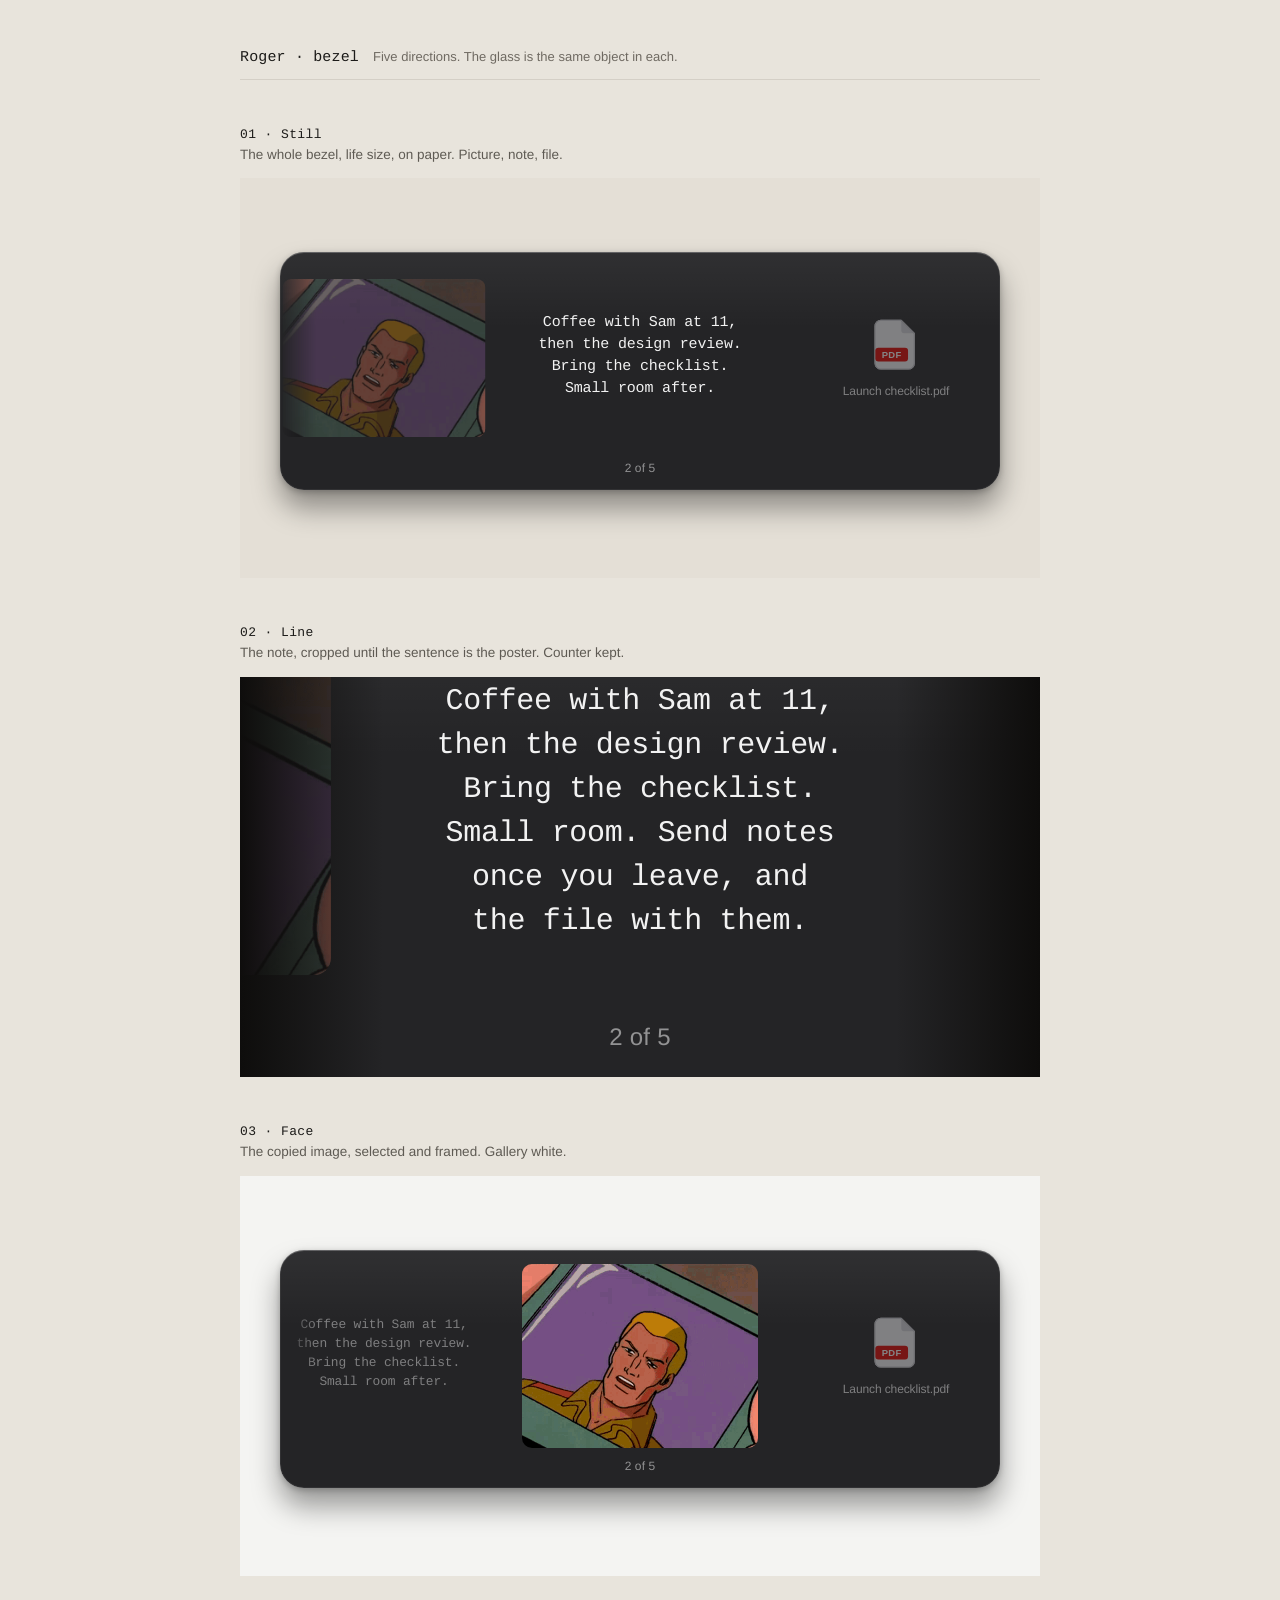
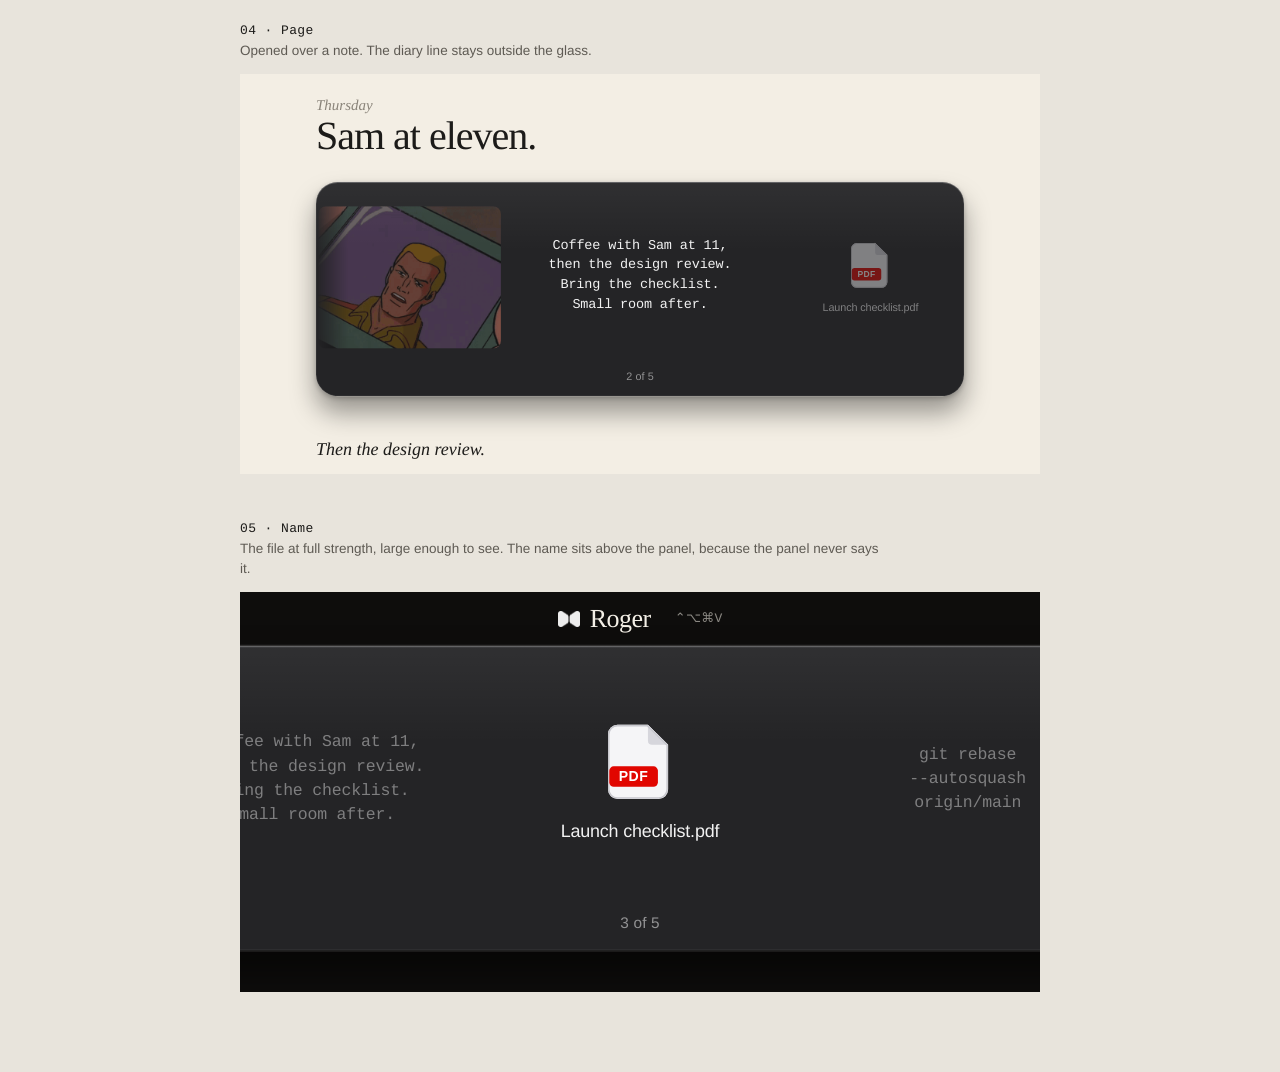
==== lab/bezel-2/frames.html @ e3ef7eac "Add a second bezel lab with the panel redrawn The old presentations restaged the washed capture. The" ====
<!DOCTYPE html>
<html lang="en">
<head>
<meta charset="utf-8">
<title>Roger · bezel lab</title>
<link rel="stylesheet" href="bezel.css">
<link rel="stylesheet" href="frames.css">
</head>
<body>
<div class="lab">

  <header class="mast">
    <h1>Roger · bezel</h1>
    <p>Five directions. The glass is the same object in each.</p>
  </header>

  <section class="entry" id="v1">
    <h2>01 · Still</h2>
    <p class="idea">The whole bezel, life size, on paper. Picture, note, file.</p>
    <div class="stage v1">
      <div class="bezel">
        <div class="surface">
          <div class="strip">
            <div class="item image pos-l"><img src="assets/portrait.png" alt=""></div>
            <div class="item text pos-c"><p>Coffee with Sam at 11,<br>then the design review.<br>Bring the checklist.<br>Small room after.</p></div>
            <div class="item file pos-r">
              <img class="glyph" src="assets/pdf.svg" alt="">
              <span class="name">Launch checklist.pdf</span>
            </div>
          </div>
          <p class="counter">2 of 5</p>
        </div>
      </div>
    </div>
  </section>

  <section class="entry" id="v2">
    <h2>02 · Line</h2>
    <p class="idea">The note, cropped until the sentence is the poster. Counter kept.</p>
    <div class="stage v2">
      <div class="bezel">
        <div class="surface">
          <div class="strip">
            <div class="item image pos-l"><img src="assets/portrait.png" alt=""></div>
            <div class="item text pos-c"><p>Coffee with Sam at 11,<br>then the design review.<br>Bring the checklist.<br>Small room. Send notes<br>once you leave, and<br>the file with them.</p></div>
            <div class="item file pos-r">
              <img class="glyph" src="assets/pdf.svg" alt="">
              <span class="name">Launch checklist.pdf</span>
            </div>
          </div>
          <p class="counter">2 of 5</p>
        </div>
      </div>
      <div class="veil"></div>
    </div>
  </section>

  <section class="entry" id="v3">
    <h2>03 · Face</h2>
    <p class="idea">The copied image, selected and framed. Gallery white.</p>
    <div class="stage v3">
      <div class="bezel">
        <div class="surface">
          <div class="strip">
            <div class="item text pos-l"><p>Coffee with Sam at 11,<br>then the design review.<br>Bring the checklist.<br>Small room after.</p></div>
            <div class="item image pos-c"><img src="assets/portrait.png" alt=""></div>
            <div class="item file pos-r">
              <img class="glyph" src="assets/pdf.svg" alt="">
              <span class="name">Launch checklist.pdf</span>
            </div>
          </div>
          <p class="counter">2 of 5</p>
        </div>
      </div>
    </div>
  </section>

  <section class="entry" id="v4">
    <h2>04 · Page</h2>
    <p class="idea">Opened over a note. The diary line stays outside the glass.</p>
    <div class="stage v4">
      <p class="kicker">Thursday</p>
      <p class="lead">Sam at eleven.</p>
      <div class="bezel">
        <div class="surface">
          <div class="strip">
            <div class="item image pos-l"><img src="assets/portrait.png" alt=""></div>
            <div class="item text pos-c"><p>Coffee with Sam at 11,<br>then the design review.<br>Bring the checklist.<br>Small room after.</p></div>
            <div class="item file pos-r">
              <img class="glyph" src="assets/pdf.svg" alt="">
              <span class="name">Launch checklist.pdf</span>
            </div>
          </div>
          <p class="counter">2 of 5</p>
        </div>
      </div>
      <p class="tail">Then the design review.</p>
    </div>
  </section>

  <section class="entry" id="v5">
    <h2>05 · Name</h2>
    <p class="idea">The file at full strength, large enough to see. The name sits above the panel, because the panel never says it.</p>
    <div class="stage v5">
      <div class="bezel">
        <div class="surface">
          <div class="strip">
            <div class="item text pos-l"><p>Coffee with Sam at 11,<br>then the design review.<br>Bring the checklist.<br>Small room after.</p></div>
            <div class="item file pos-c">
              <img class="glyph" src="assets/pdf.svg" alt="">
              <span class="name">Launch checklist.pdf</span>
            </div>
            <div class="item text pos-r"><p>git rebase<br>--autosquash<br>origin/main</p></div>
          </div>
          <p class="counter">3 of 5</p>
        </div>
      </div>
      <div class="lockup">
        <img class="mark" src="../assets/mark.png" alt="">
        <span class="name">Roger</span>
        <span class="keys">⌃⌥⌘V</span>
      </div>
    </div>
  </section>

</div>
<script>
  const params = new URLSearchParams(location.search);
  const shot = params.get("shot");
  if (shot) {
    document.documentElement.dataset.shot = shot;
    document.documentElement.dataset.frame = params.get("frame") || "hero";
    document.getElementById(shot)?.querySelector(".stage")?.classList.add("on");
  }
</script>
</body>
</html>
---- lab/bezel-2/bezel.css ----
/* The bezel, in points, from Sources/RogerCore/Bezel.swift.
   Shot at 2x. One point is one CSS pixel on the 800x400 stage. */

.bezel {
  position: relative;
  width: 720px;
  height: 238px;
  border-radius: 24px;
  box-shadow:
    0 18px 28px rgba(0, 0, 0, 0.38),
    0 2px 6px rgba(0, 0, 0, 0.22);
}

.surface {
  position: absolute;
  inset: 0;
  border-radius: 24px;
  overflow: hidden;
  background:
    linear-gradient(180deg, rgba(255, 255, 255, 0.055), rgba(255, 255, 255, 0) 32%),
    #242426;
  box-shadow:
    inset 0 1px 0 rgba(255, 255, 255, 0.20),
    inset 0 0 0 1px rgba(255, 255, 255, 0.06);
}

.strip {
  position: absolute;
  left: 0;
  right: 0;
  top: 14px;
  height: 184px;
  -webkit-mask-image: linear-gradient(90deg, transparent 0, #000 36px, #000 calc(100% - 36px), transparent 100%);
  mask-image: linear-gradient(90deg, transparent 0, #000 36px, #000 calc(100% - 36px), transparent 100%);
}

.item {
  position: absolute;
  top: 0;
  width: 236px;
  height: 184px;
  box-sizing: border-box;
}

/* Source uses 0.34. Held at 0.44 in the still so a neighbour
   still reads as a picture or a file once the panel is reduced
   to a timeline. The selected item stays at full size and full white. */
.pos-l { left: -14px; transform: scale(0.86); opacity: 0.44; }
.pos-c { left: 242px; }
.pos-r { left: 498px; transform: scale(0.86); opacity: 0.44; }

.item.text {
  display: flex;
  align-items: center;
  justify-content: center;
  padding: 12px 16px;
}

.item.text p {
  margin: 0;
  transform: translateY(-2px);
  font-family: "JetBrains Mono", ui-monospace, monospace;
  font-size: 15px;
  font-weight: 400;
  line-height: 22px;
  letter-spacing: -0.011em;
  text-align: center;
  color: rgba(255, 255, 255, 0.94);
}

.item.image img {
  display: block;
  width: 236px;
  height: 184px;
  object-fit: cover;
  object-position: center 32%;
  border-radius: 10px;
}

.item.file {
  display: flex;
  flex-direction: column;
  align-items: center;
  justify-content: center;
  gap: 14px;
  padding: 16px;
}

.item.file .glyph {
  width: 64px;
  height: 64px;
  display: block;
}

.item.file .name {
  font-family: Inter, sans-serif;
  font-size: 14px;
  font-weight: 500;
  line-height: 1.25;
  letter-spacing: -0.011em;
  text-align: center;
  color: rgba(255, 255, 255, 0.94);
}

.counter {
  position: absolute;
  left: 0;
  right: 0;
  top: 208px;
  height: 16px;
  margin: 0;
  display: flex;
  align-items: center;
  justify-content: center;
  font-family: Inter, sans-serif;
  font-weight: 500;
  font-size: 12px;
  line-height: 16px;
  letter-spacing: 0.01em;
  font-variant-numeric: tabular-nums;
  color: rgba(255, 255, 255, 0.5);
}
---- lab/bezel-2/frames.css ----
:root {
  --sans: Inter, -apple-system, "Helvetica Neue", sans-serif;
  --serif: "Noto Serif", "Liberation Serif", serif;
  --display: "Noto Serif Display", "Noto Serif", serif;
  --mono: "JetBrains Mono", ui-monospace, monospace;
  --ink: #1C1B19;
  --paper: #E4DFD6;
}

* { box-sizing: border-box; }

html, body {
  margin: 0;
  background: #E8E4DC;
  color: var(--ink);
  font: 400 14px/1.45 var(--sans);
  -webkit-font-smoothing: antialiased;
  text-rendering: geometricPrecision;
}

.lab {
  width: 800px;
  margin: 0 auto;
  padding: 48px 0 80px;
}

.mast {
  display: flex;
  align-items: baseline;
  gap: 14px;
  padding-bottom: 12px;
  border-bottom: 1px solid #D4CFC6;
}

.mast h1 {
  margin: 0;
  font: 500 15px/1 var(--mono);
  letter-spacing: 0.01em;
}

.mast p { margin: 0; color: #6F6A62; font-size: 13px; }

.entry { padding-top: 48px; }
.entry h2 { margin: 0 0 4px; font: 500 13px/1 var(--mono); letter-spacing: 0.03em; }
.entry .idea { margin: 0 0 14px; max-width: 640px; color: #5E5A53; font-size: 13.5px; }

.stage {
  position: relative;
  width: 800px;
  height: 400px;
  overflow: hidden;
}

/* 1 — Still. The object, life size. */
.v1 { background: var(--paper); }
.v1 .bezel { position: absolute; left: 40px; top: 74px; }

/* 2 — Line. The same panel, pulled in until the note is the picture.
   Side crops dissolve into the black so the frame is a crop, not a slice. */
.v2 { background: #0E0D0C; }
.v2 .bezel {
  position: absolute;
  left: 50%;
  top: -72px;
  margin-left: -360px;
  transform: scale(2);
  transform-origin: top center;
  box-shadow:
    0 18px 28px rgba(0, 0, 0, 0.5),
    0 0 0 1px rgba(255, 255, 255, 0.16);
}
.v2 .veil {
  position: absolute;
  inset: 0;
  pointer-events: none;
  background: linear-gradient(90deg,
    #0E0D0C 0%, rgba(14, 13, 12, 0) 18%,
    rgba(14, 13, 12, 0) 82%, #0E0D0C 100%);
}

/* 3 — Face. Image selected, gallery white. */
.v3 { background: #F4F4F2; }
.v3 .bezel { position: absolute; left: 40px; top: 74px; }

/* 4 — Page. A note, and the bezel opened over the middle of it. */
.v4 { background: #F3EEE4; }
.v4 .kicker,
.v4 .lead,
.v4 .tail {
  position: absolute;
  left: 76px;
  margin: 0;
  color: var(--ink);
}
.v4 .kicker {
  top: 22px;
  font-family: var(--serif);
  font-style: italic;
  font-size: 15px;
  color: #8A847A;
}
.v4 .lead {
  top: 42px;
  font-family: var(--display);
  font-weight: 400;
  font-size: 40px;
  line-height: 1;
  letter-spacing: -0.025em;
}
.v4 .bezel {
  position: absolute;
  left: 76px;
  top: 108px;
  transform: scale(0.9);
  transform-origin: top left;
}
.v4 .tail {
  top: 366px;
  font-family: var(--serif);
  font-style: italic;
  font-size: 18px;
  line-height: 1;
}

/* 5 — Name. The file, full strength, and the only caption the panel needs. */
.v5 { background: #0E0D0C; }
.v5 .bezel {
  position: absolute;
  left: 50%;
  top: 54px;
  margin-left: -360px;
  transform: scale(1.28);
  transform-origin: top center;
  box-shadow:
    0 18px 28px rgba(0, 0, 0, 0.55),
    0 0 0 1px rgba(255, 255, 255, 0.16);
}
.v5 .lockup {
  position: absolute;
  left: 0;
  right: 0;
  top: 14px;
  display: flex;
  align-items: center;
  justify-content: center;
  gap: 10px;
  color: #F3EFE6;
}
.v5 .lockup .mark {
  height: 16px;
  width: auto;
  display: block;
  filter: invert(1);
}
.v5 .lockup .name {
  font-family: var(--display);
  font-size: 26px;
  line-height: 1;
  letter-spacing: -0.02em;
}
.v5 .lockup .keys {
  margin-left: 14px;
  font-family: var(--mono);
  font-size: 13px;
  letter-spacing: 0.02em;
  color: rgba(243, 239, 230, 0.55);
}

html[data-shot] body { background: transparent; }
html[data-shot] .lab { width: auto; margin: 0; padding: 0; }
html[data-shot] .mast,
html[data-shot] .entry h2,
html[data-shot] .entry .idea { display: none; }
html[data-shot] .entry { display: contents; }
html[data-shot] .stage { display: none; }
html[data-shot] .stage.on { display: block; }

html[data-frame="hero"],
html[data-frame="hero"] body {
  width: 800px;
  height: 400px;
  overflow: hidden;
}

html[data-frame="social"],
html[data-frame="social"] body {
  width: 640px;
  height: 320px;
  overflow: hidden;
}

html[data-frame="social"] .stage.on {
  transform: scale(0.8);
  transform-origin: top left;
}

html[data-shot="v1"] { background: var(--paper); }
html[data-shot="v2"] { background: #0E0D0C; }
html[data-shot="v3"] { background: #F4F4F2; }
html[data-shot="v4"] { background: #F3EEE4; }
html[data-shot="v5"] { background: #0E0D0C; }
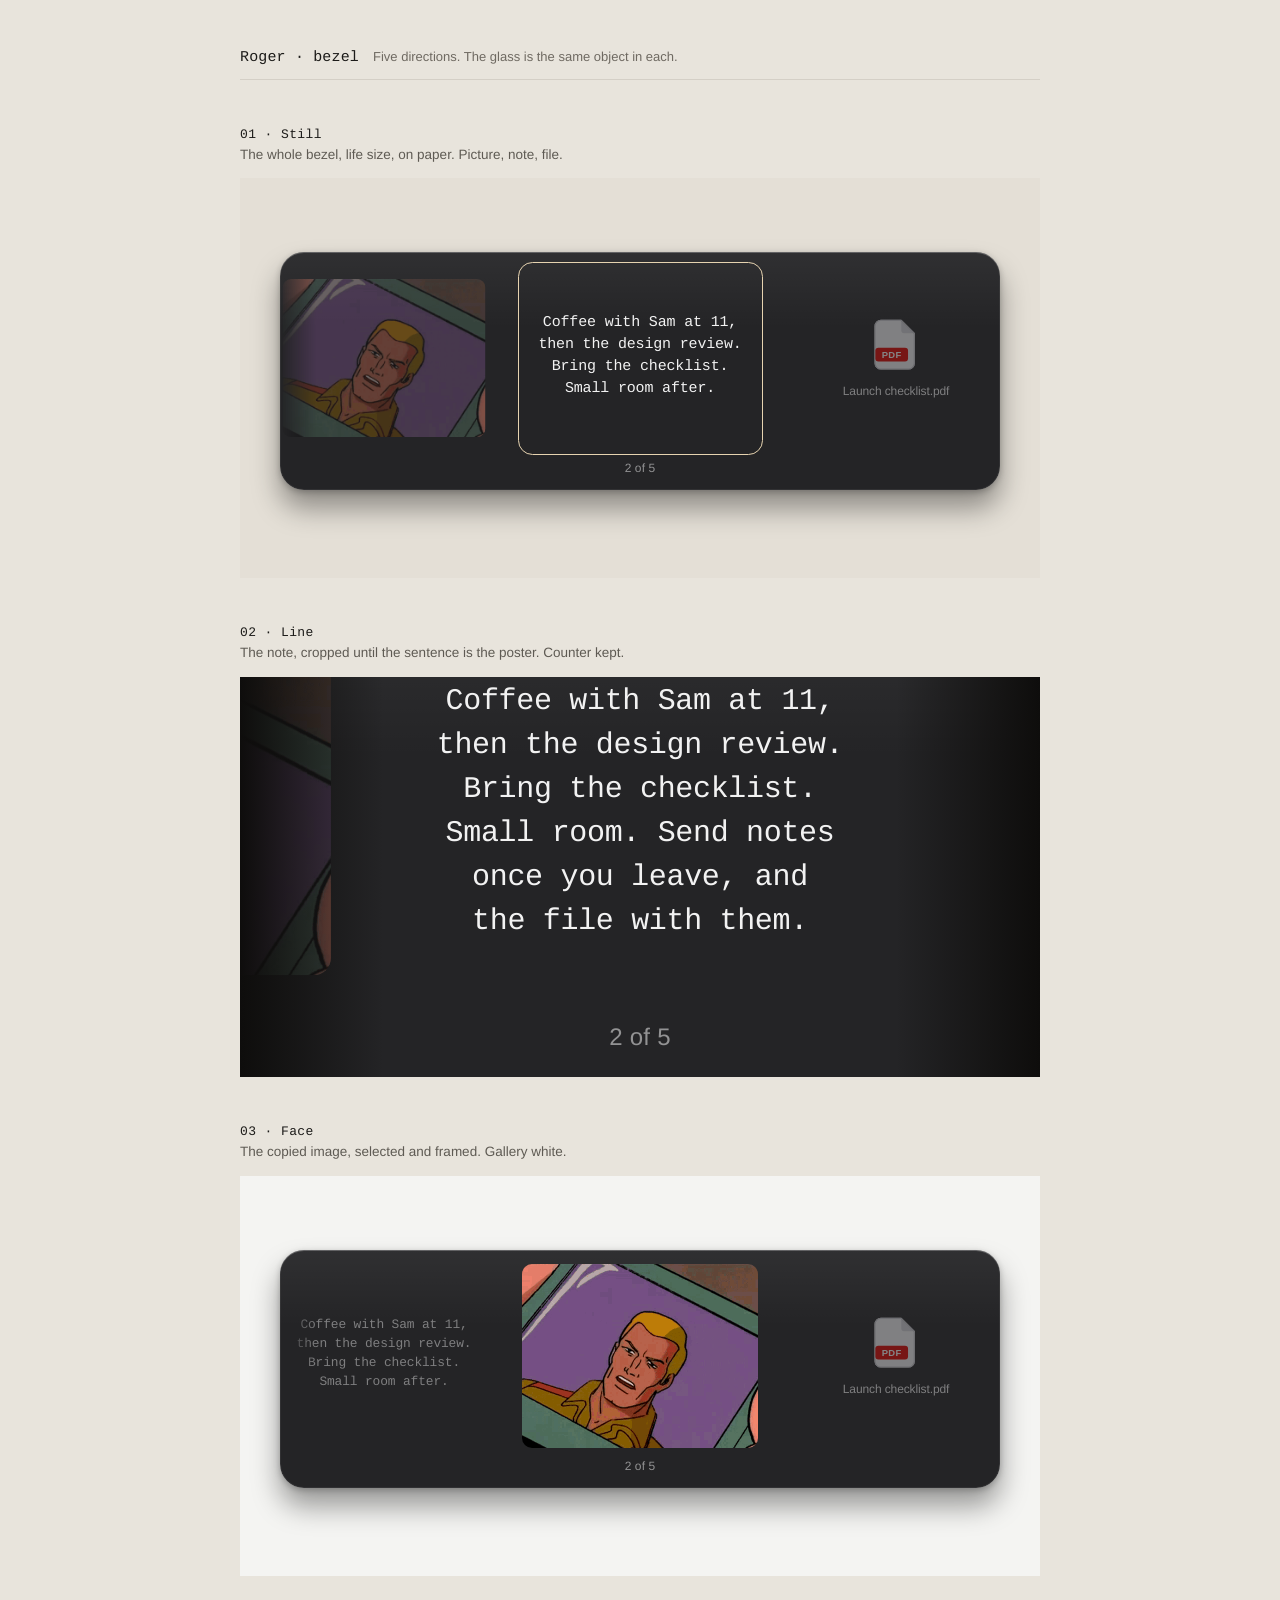
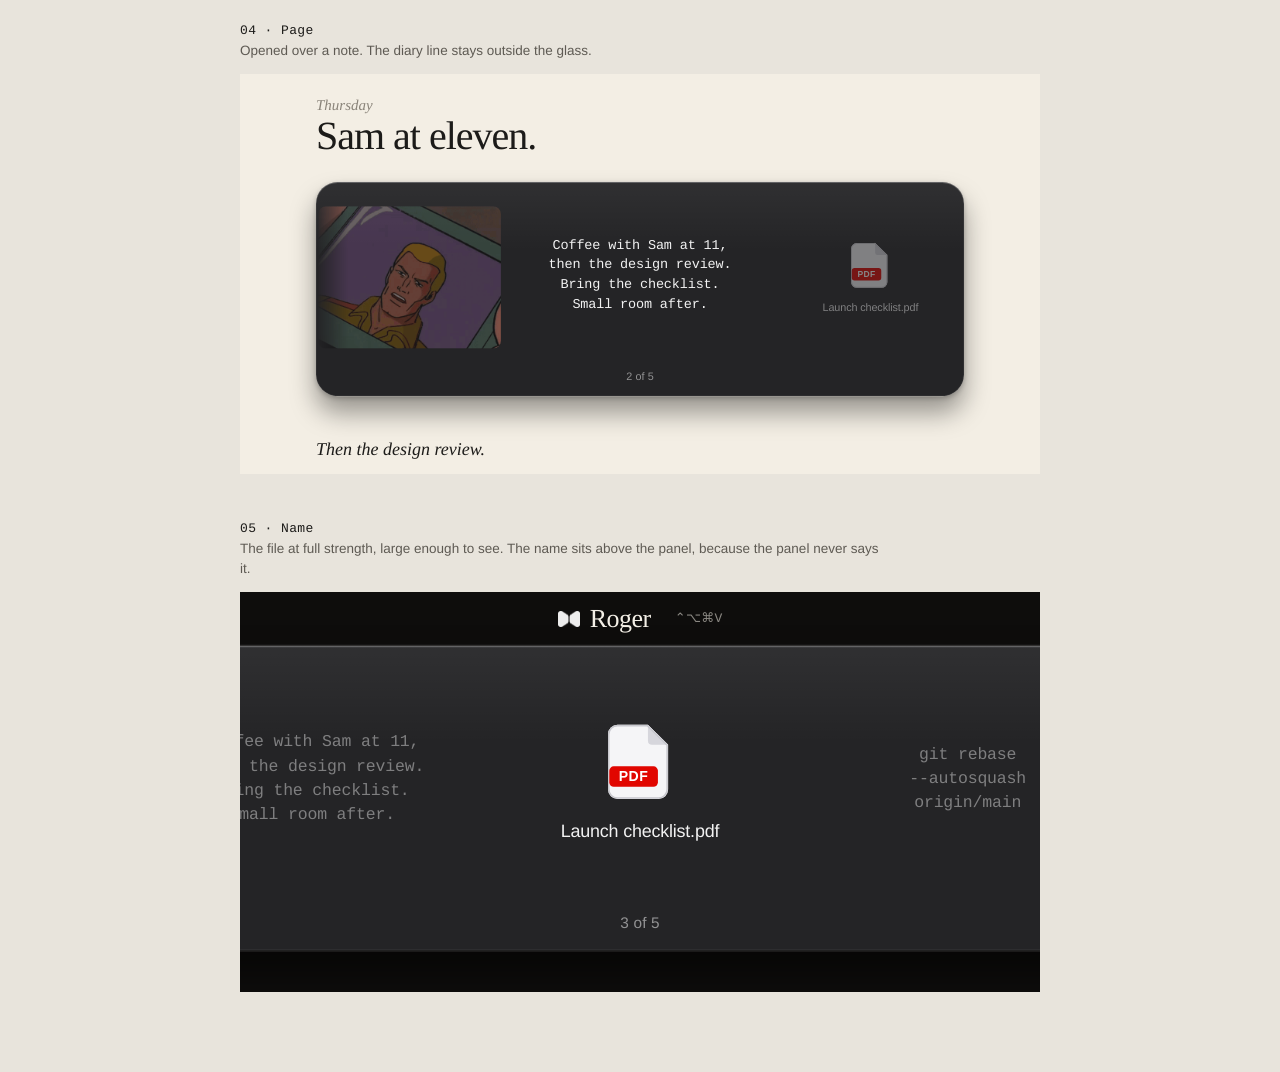
==== commit d148942b: "Ring the item Return will paste The selected bezel item wears a 1.5pt warm plate stroke, 3pt off the" ====
--- a/lab/bezel-2/frames.html
+++ b/lab/bezel-2/frames.html
@@ -18,8 +18,9 @@
     <h2>01 · Still</h2>
     <p class="idea">The whole bezel, life size, on paper. Picture, note, file.</p>
     <div class="stage v1">
-      <div class="bezel">
+      <div class="bezel select-a">
         <div class="surface">
+          <div class="ring"></div>
           <div class="strip">
             <div class="item image pos-l"><img src="assets/portrait.png" alt=""></div>
             <div class="item text pos-c"><p>Coffee with Sam at 11,<br>then the design review.<br>Bring the checklist.<br>Small room after.</p></div>
@@ -130,7 +131,14 @@
   if (shot) {
     document.documentElement.dataset.shot = shot;
     document.documentElement.dataset.frame = params.get("frame") || "hero";
-    document.getElementById(shot)?.querySelector(".stage")?.classList.add("on");
+    const stage = document.getElementById(shot)?.querySelector(".stage");
+    stage?.classList.add("on");
+    const select = params.get("select");
+    if (select) {
+      const bezel = stage?.querySelector(".bezel");
+      bezel?.classList.remove("select-a", "select-b", "select-c");
+      bezel?.classList.add("select-" + select);
+    }
   }
 </script>
 </body>
--- a/lab/bezel-2/frames.css
+++ b/lab/bezel-2/frames.css
@@ -54,6 +54,41 @@
 /* 1 — Still. The object, life size. */
 .v1 { background: var(--paper); }
 .v1 .bezel { position: absolute; left: 40px; top: 74px; }
+
+/* Selection studies. Drawn beside the strip: the strip's edge mask
+   clips an outline, so a full ring would lose its top and bottom.
+   (a) and (b) sit 3px off the item, 1.5px thick. The accent is the
+   warm plate the bowtie is shown on, not a new hue. */
+.ring { display: none; }
+.select-a .ring,
+.select-b .ring,
+.select-c .ring {
+  display: block;
+  position: absolute;
+  box-sizing: border-box;
+  pointer-events: none;
+}
+.select-a .ring,
+.select-b .ring {
+  left: 237.5px;
+  top: 9.5px;
+  width: 245px;
+  height: 193px;
+  border-radius: 14.5px;
+  border-width: 1.5px;
+  border-style: solid;
+}
+.select-a .ring { border-color: #E6D3B0; }
+.select-b .ring { border-color: #fff; }
+.select-c .ring {
+  left: 242px;
+  top: 14px;
+  width: 236px;
+  height: 184px;
+  border-radius: 10px;
+  background: rgba(255, 255, 255, 0.07);
+  border: 1px solid rgba(255, 255, 255, 0.78);
+}
 
 /* 2 — Line. The same panel, pulled in until the note is the picture.
    Side crops dissolve into the black so the frame is a crop, not a slice. */
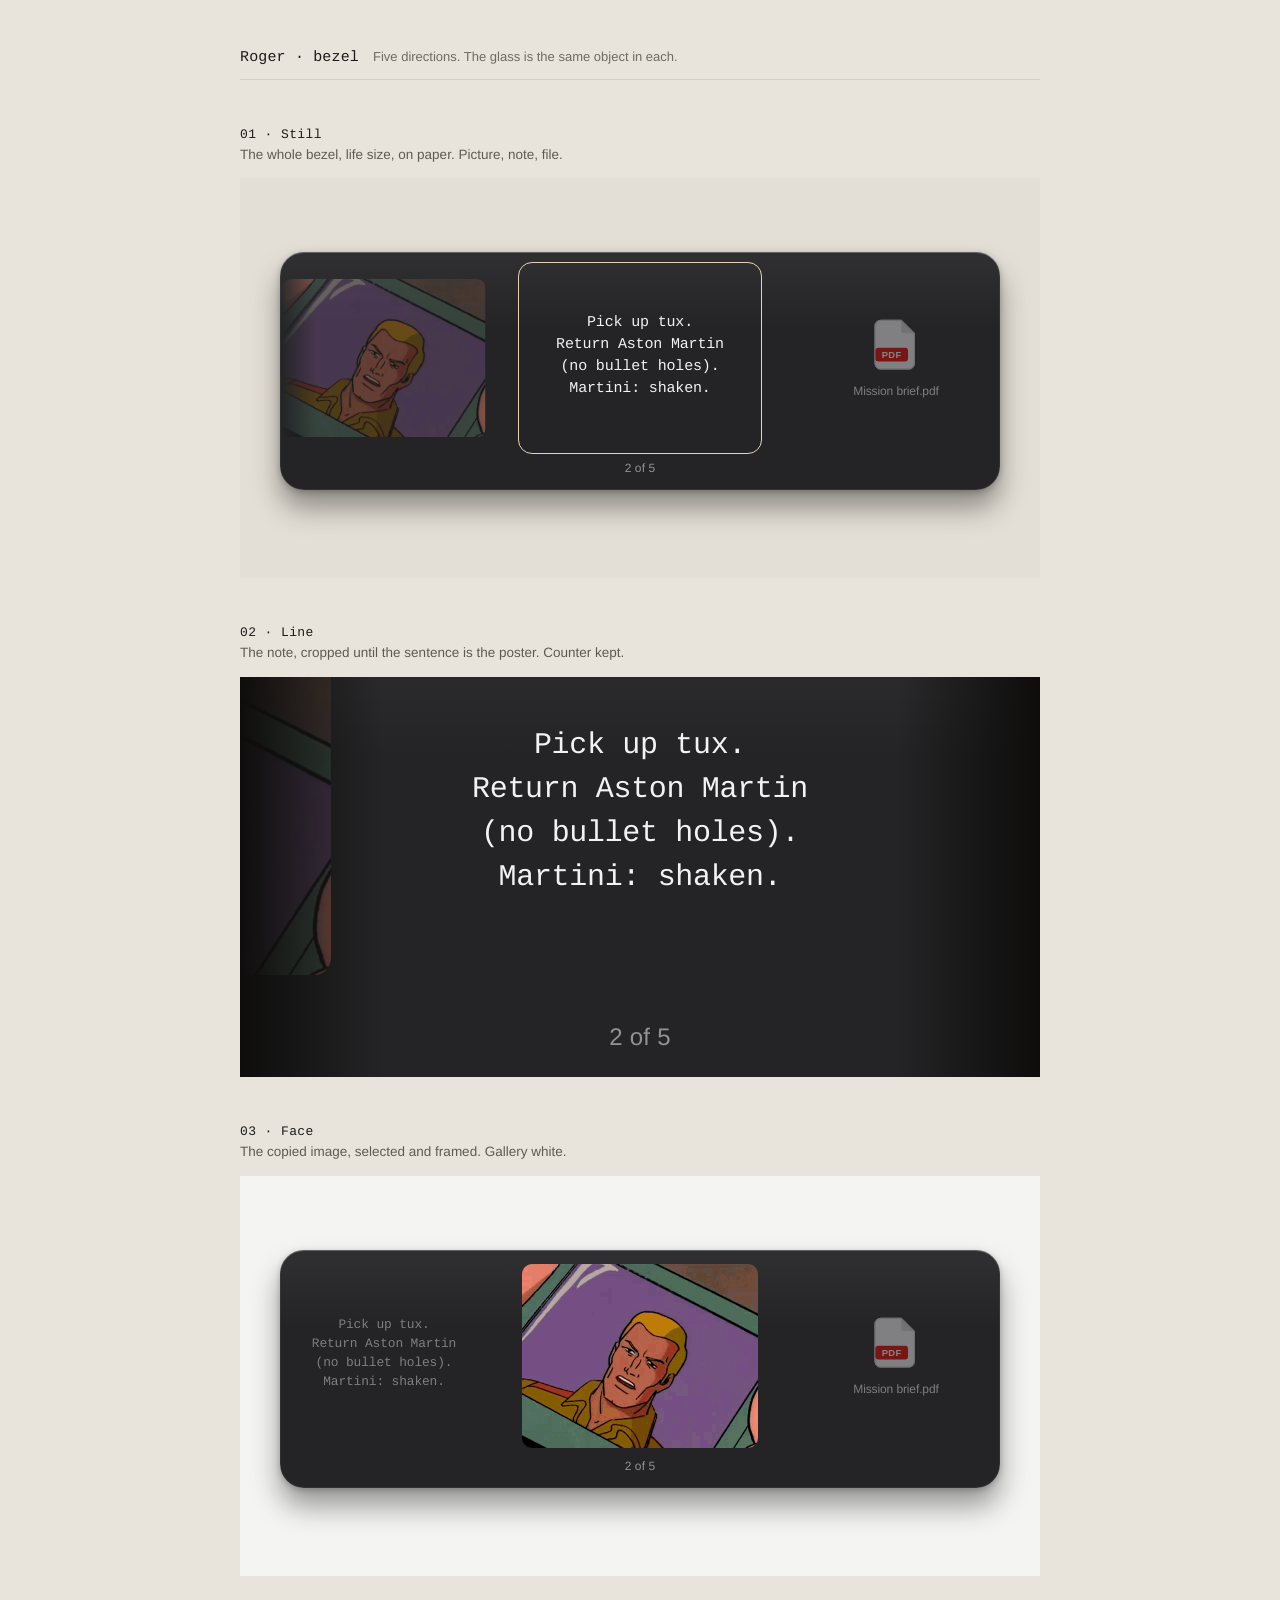
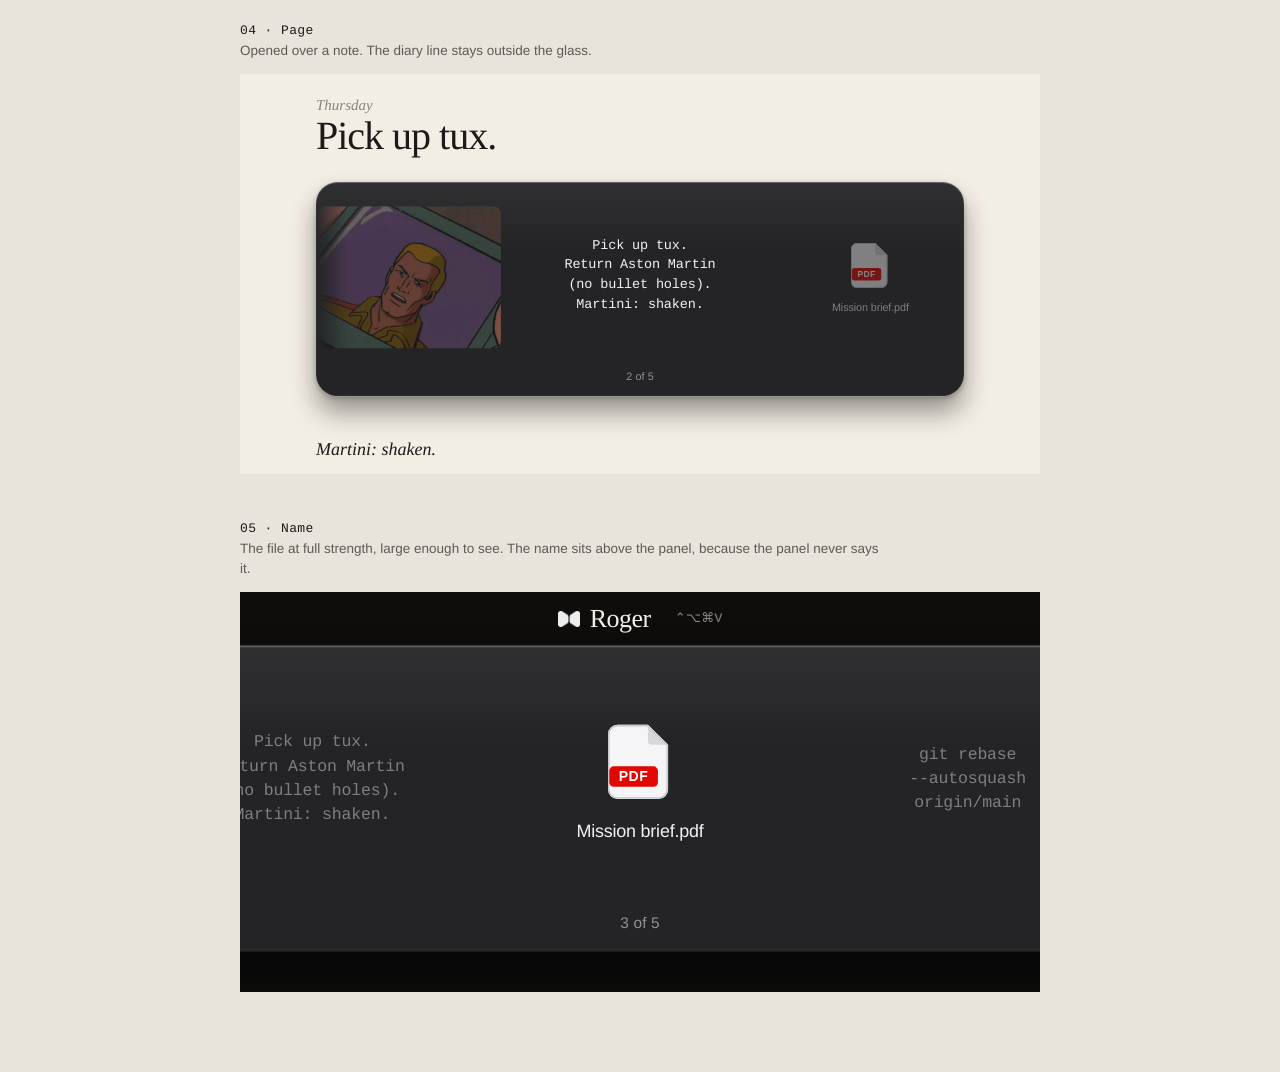
==== commit dcf77358: "Replace the bezel sample with a shorter note The demo line is four lines, from picking up the tux to" ====
--- a/lab/bezel-2/frames.html
+++ b/lab/bezel-2/frames.html
@@ -23,10 +23,10 @@
           <div class="ring"></div>
           <div class="strip">
             <div class="item image pos-l"><img src="assets/portrait.png" alt=""></div>
-            <div class="item text pos-c"><p>Coffee with Sam at 11,<br>then the design review.<br>Bring the checklist.<br>Small room after.</p></div>
+            <div class="item text pos-c"><p>Pick up tux.<br>Return Aston Martin<br>(no bullet holes).<br>Martini: shaken.</p></div>
             <div class="item file pos-r">
               <img class="glyph" src="assets/pdf.svg" alt="">
-              <span class="name">Launch checklist.pdf</span>
+              <span class="name">Mission brief.pdf</span>
             </div>
           </div>
           <p class="counter">2 of 5</p>
@@ -43,10 +43,10 @@
         <div class="surface">
           <div class="strip">
             <div class="item image pos-l"><img src="assets/portrait.png" alt=""></div>
-            <div class="item text pos-c"><p>Coffee with Sam at 11,<br>then the design review.<br>Bring the checklist.<br>Small room. Send notes<br>once you leave, and<br>the file with them.</p></div>
+            <div class="item text pos-c"><p>Pick up tux.<br>Return Aston Martin<br>(no bullet holes).<br>Martini: shaken.</p></div>
             <div class="item file pos-r">
               <img class="glyph" src="assets/pdf.svg" alt="">
-              <span class="name">Launch checklist.pdf</span>
+              <span class="name">Mission brief.pdf</span>
             </div>
           </div>
           <p class="counter">2 of 5</p>
@@ -63,11 +63,11 @@
       <div class="bezel">
         <div class="surface">
           <div class="strip">
-            <div class="item text pos-l"><p>Coffee with Sam at 11,<br>then the design review.<br>Bring the checklist.<br>Small room after.</p></div>
+            <div class="item text pos-l"><p>Pick up tux.<br>Return Aston Martin<br>(no bullet holes).<br>Martini: shaken.</p></div>
             <div class="item image pos-c"><img src="assets/portrait.png" alt=""></div>
             <div class="item file pos-r">
               <img class="glyph" src="assets/pdf.svg" alt="">
-              <span class="name">Launch checklist.pdf</span>
+              <span class="name">Mission brief.pdf</span>
             </div>
           </div>
           <p class="counter">2 of 5</p>
@@ -81,21 +81,21 @@
     <p class="idea">Opened over a note. The diary line stays outside the glass.</p>
     <div class="stage v4">
       <p class="kicker">Thursday</p>
-      <p class="lead">Sam at eleven.</p>
+      <p class="lead">Pick up tux.</p>
       <div class="bezel">
         <div class="surface">
           <div class="strip">
             <div class="item image pos-l"><img src="assets/portrait.png" alt=""></div>
-            <div class="item text pos-c"><p>Coffee with Sam at 11,<br>then the design review.<br>Bring the checklist.<br>Small room after.</p></div>
+            <div class="item text pos-c"><p>Pick up tux.<br>Return Aston Martin<br>(no bullet holes).<br>Martini: shaken.</p></div>
             <div class="item file pos-r">
               <img class="glyph" src="assets/pdf.svg" alt="">
-              <span class="name">Launch checklist.pdf</span>
+              <span class="name">Mission brief.pdf</span>
             </div>
           </div>
           <p class="counter">2 of 5</p>
         </div>
       </div>
-      <p class="tail">Then the design review.</p>
+      <p class="tail">Martini: shaken.</p>
     </div>
   </section>
 
@@ -106,10 +106,10 @@
       <div class="bezel">
         <div class="surface">
           <div class="strip">
-            <div class="item text pos-l"><p>Coffee with Sam at 11,<br>then the design review.<br>Bring the checklist.<br>Small room after.</p></div>
+            <div class="item text pos-l"><p>Pick up tux.<br>Return Aston Martin<br>(no bullet holes).<br>Martini: shaken.</p></div>
             <div class="item file pos-c">
               <img class="glyph" src="assets/pdf.svg" alt="">
-              <span class="name">Launch checklist.pdf</span>
+              <span class="name">Mission brief.pdf</span>
             </div>
             <div class="item text pos-r"><p>git rebase<br>--autosquash<br>origin/main</p></div>
           </div>
--- a/lab/bezel-2/frames.css
+++ b/lab/bezel-2/frames.css
@@ -57,8 +57,9 @@
 
 /* Selection studies. Drawn beside the strip: the strip's edge mask
    clips an outline, so a full ring would lose its top and bottom.
-   (a) and (b) sit 3px off the item, 1.5px thick. The accent is the
-   warm plate the bowtie is shown on, not a new hue. */
+   (a) is the app: 1px, on whole pixels, 3px off the item, in the
+   warm plate the bowtie is shown on. (b) is the same ring in white
+   at the weight it was scored. */
 .ring { display: none; }
 .select-a .ring,
 .select-b .ring,
@@ -68,18 +69,22 @@
   box-sizing: border-box;
   pointer-events: none;
 }
-.select-a .ring,
+.select-a .ring {
+  left: 238px;
+  top: 10px;
+  width: 244px;
+  height: 192px;
+  border-radius: 14px;
+  border: 1px solid #E6D3B0;
+}
 .select-b .ring {
   left: 237.5px;
   top: 9.5px;
   width: 245px;
   height: 193px;
   border-radius: 14.5px;
-  border-width: 1.5px;
-  border-style: solid;
-}
-.select-a .ring { border-color: #E6D3B0; }
-.select-b .ring { border-color: #fff; }
+  border: 1.5px solid #fff;
+}
 .select-c .ring {
   left: 242px;
   top: 14px;
